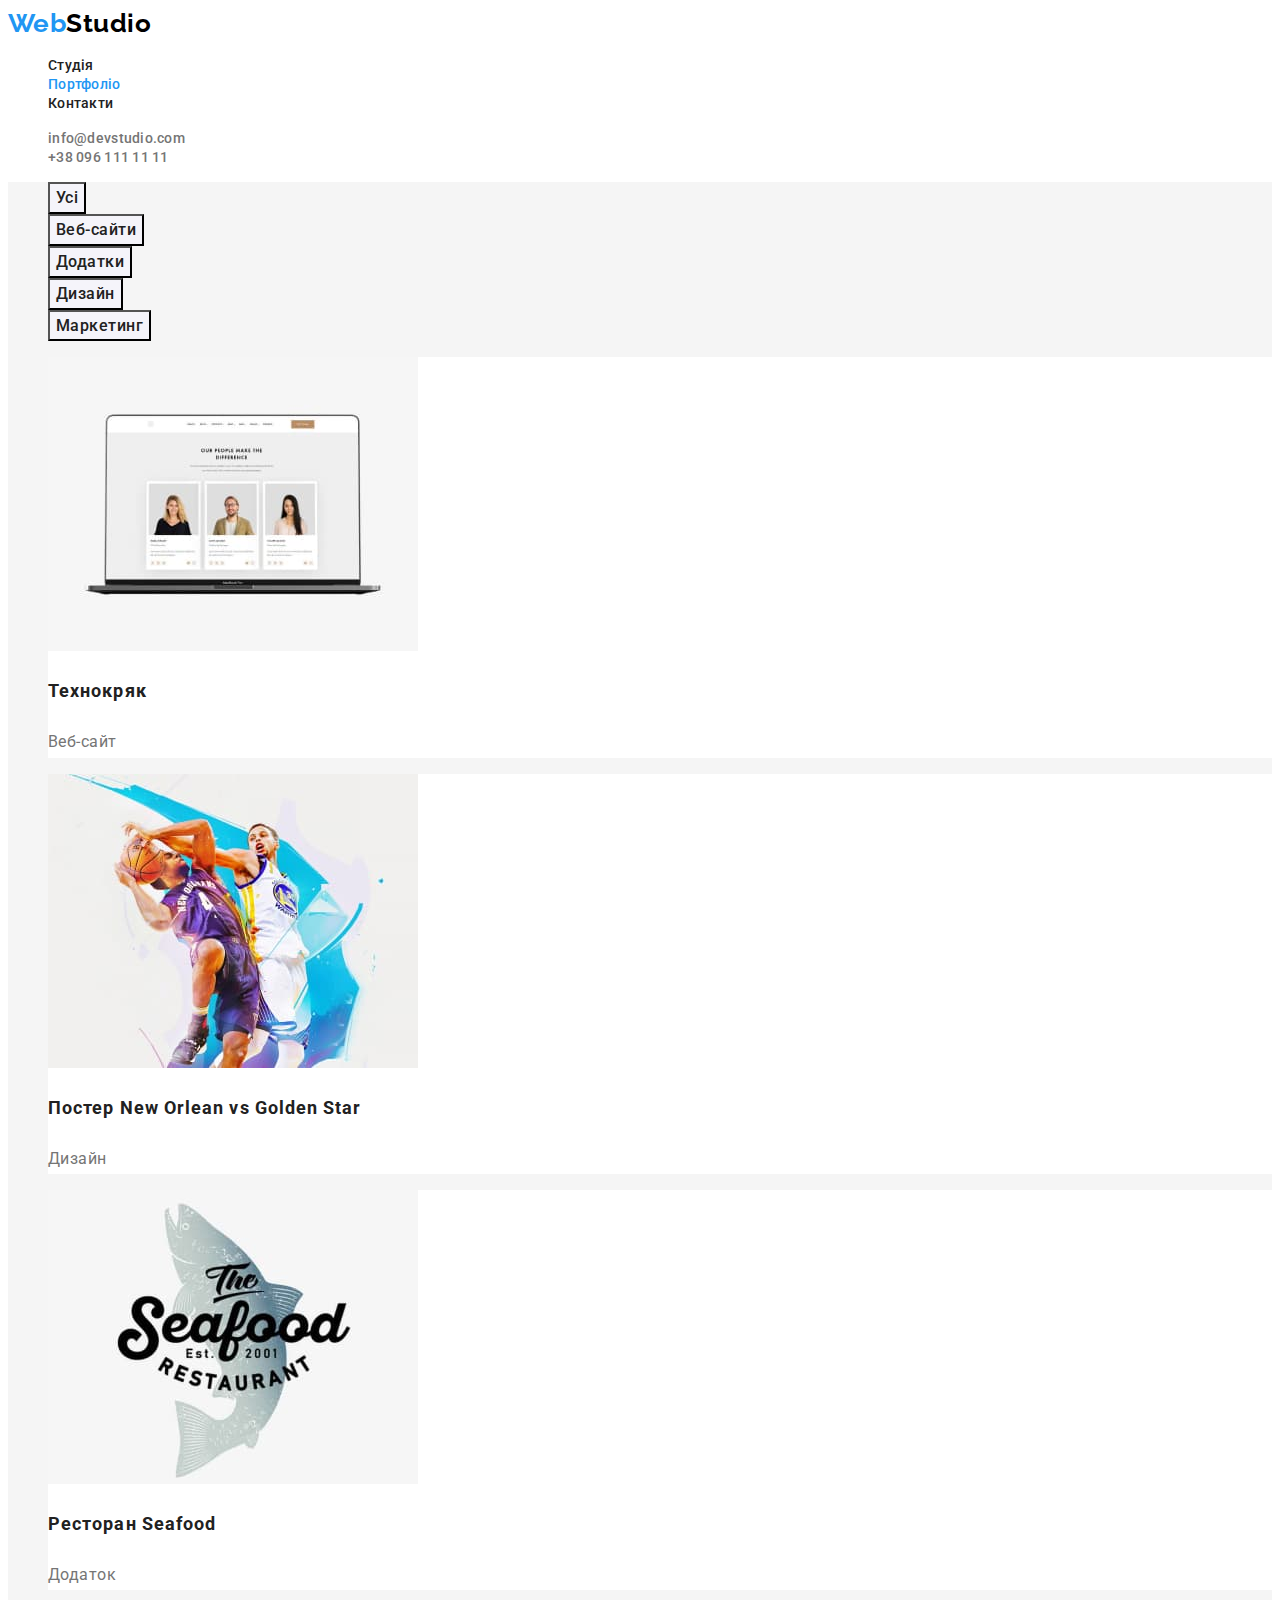
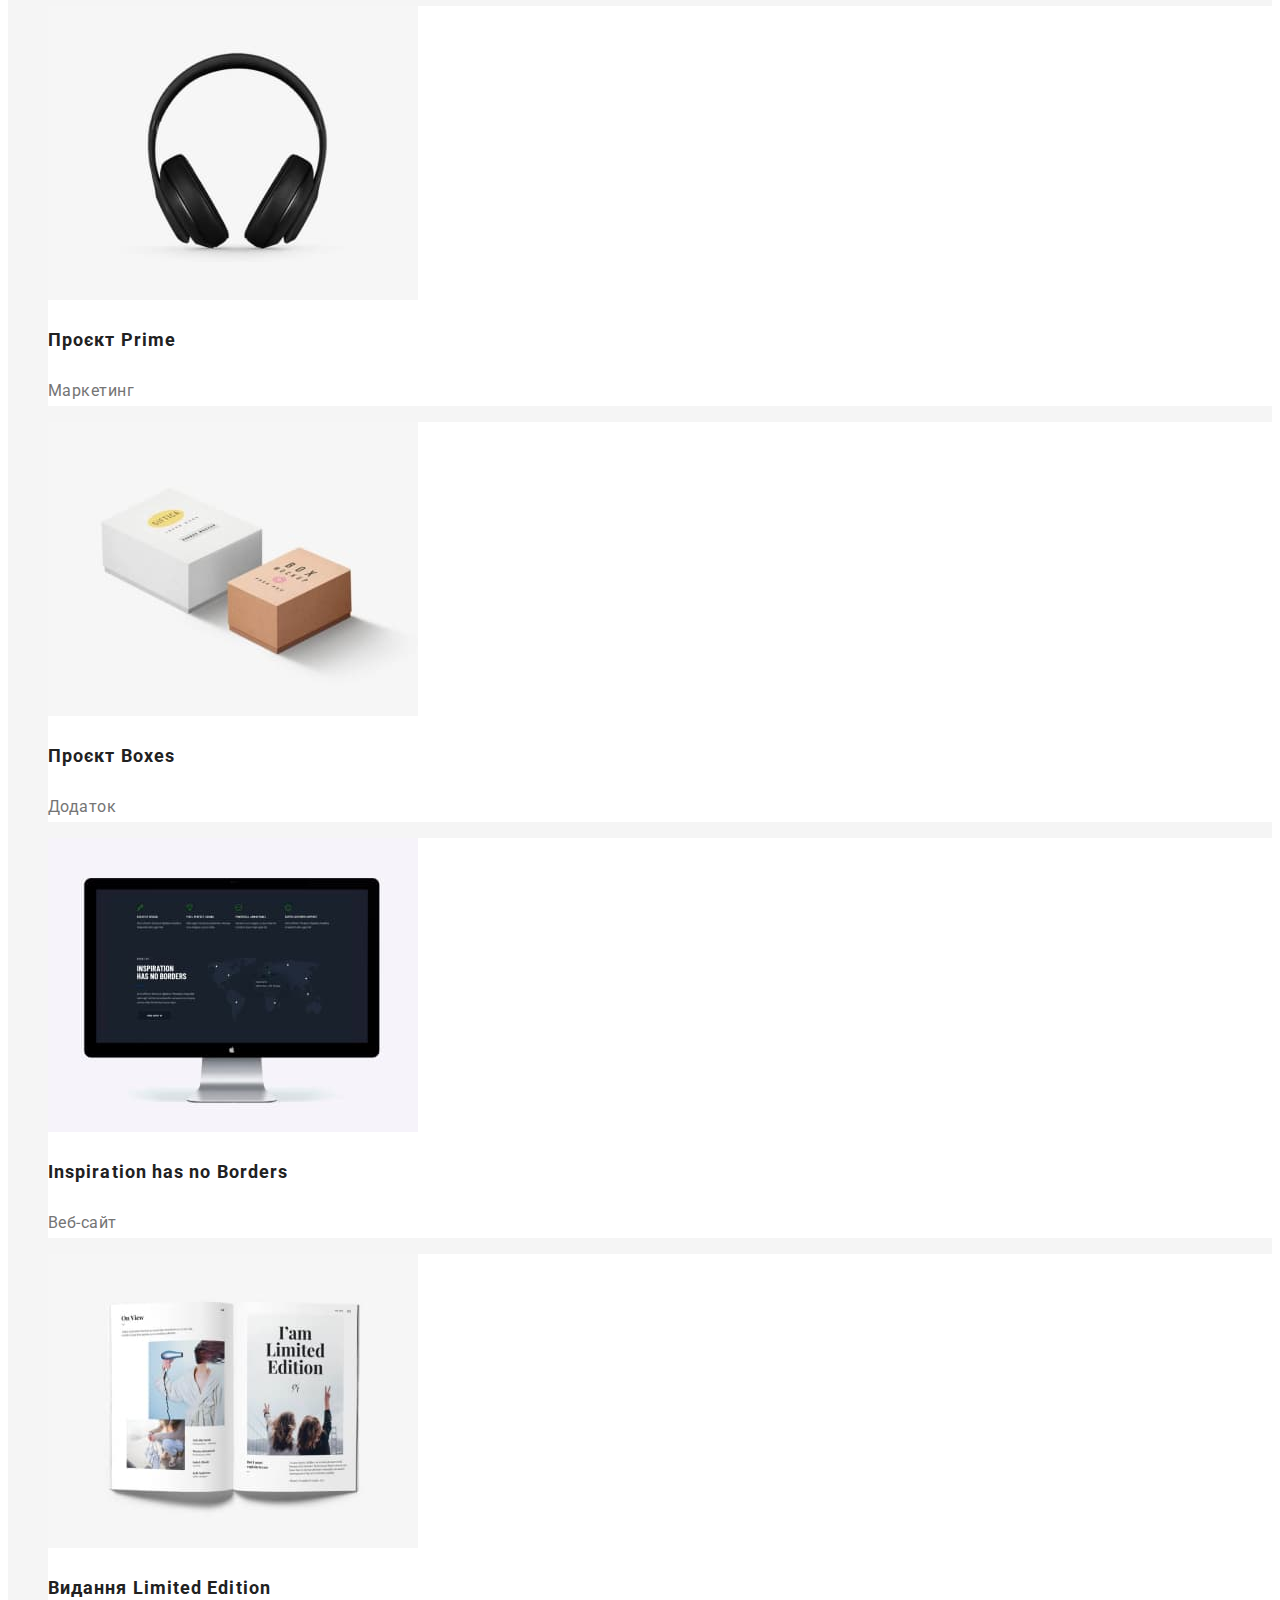
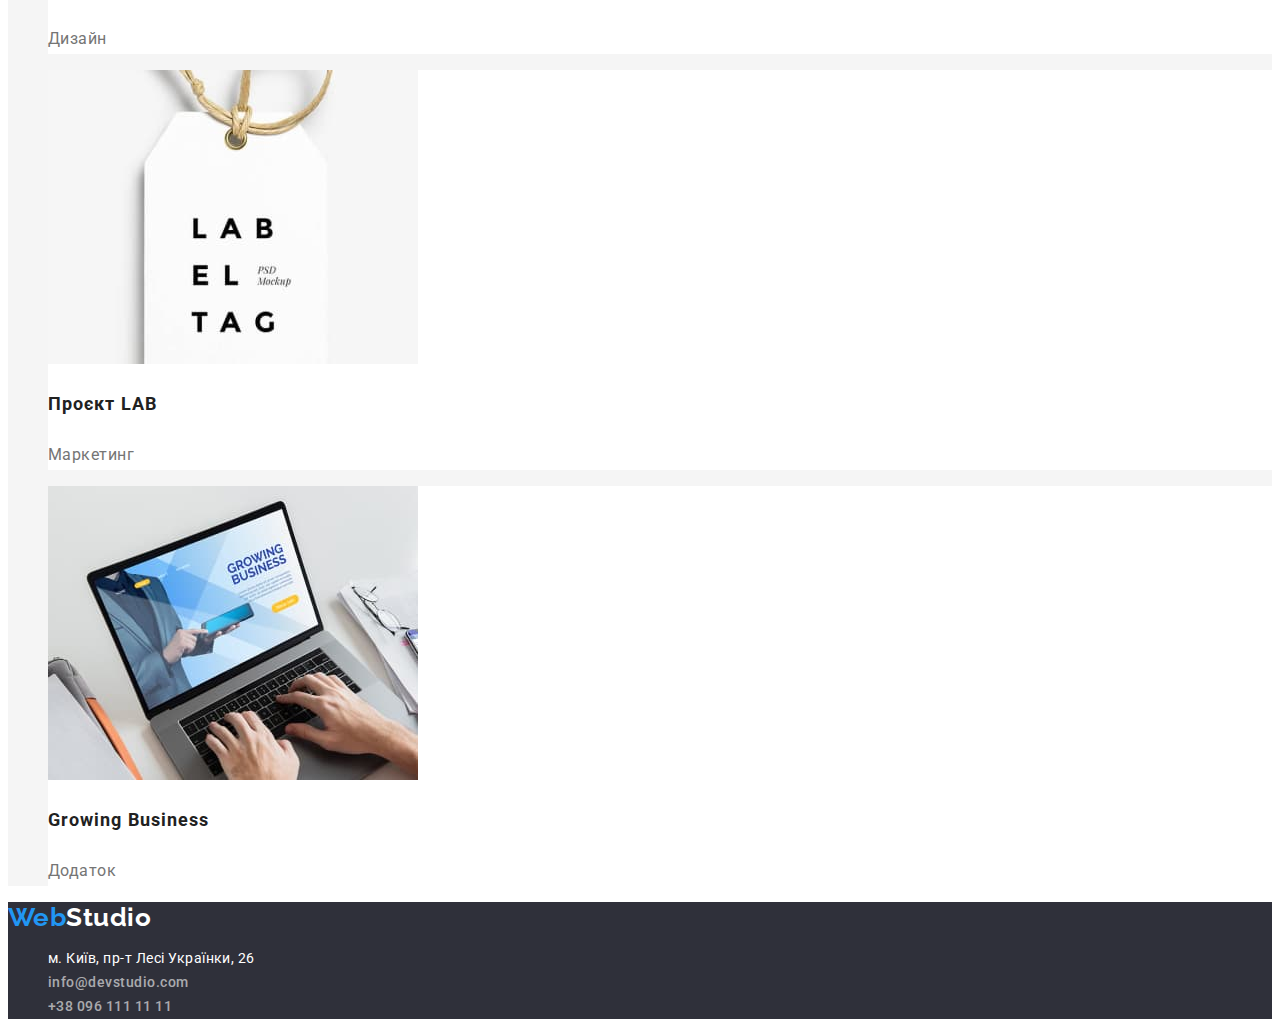
==== portfolio.html @ a94a08b3 "Initial commit" ====
<!DOCTYPE html>
<html lang="uk">

<head>
    <meta charset="UTF-8">
    <meta http-equiv="X-UA-Compatible" content="IE=edge">
    <meta name="viewport" content="width=device-width, initial-scale=1.0">
    <title>Портфоліо</title>
    <link rel="preconnect" href="https://fonts.googleapis.com">
    <link rel="preconnect" href="https://fonts.gstatic.com" crossorigin>
    <link
        href="https://fonts.googleapis.com/css2?family=Raleway:wght@700&family=Roboto:wght@400;500;700;900&display=swap"
        rel="stylesheet">
    <link rel="stylesheet" href="./css/styles.css" />
</head>

<body>
    <!-- Шапка сайту-->
    <header class="page-header">
        <a href="./index.html" class="logo-accent link">Web<span class="logo-text">Studio</span></a>
        <nav class="site-nav">
            <ul class="list">
                <li>
                    <a href="./index.html" class="link ">Студія</a>
                </li>
                <li><a href="./portfolio.html" class="link current">Портфоліо</a></li>
                <li>
                    <a href="" class="link">Контакти</a>
                </li>
            </ul>
        </nav>
        <ul class="list">
            <li><a href="mailto:info@devstudio.com" class="contact link">info@devstudio.com</a></li>
            <li><a href="tel:+380961111111" class="contact link">+38 096 111 11 11</a></li>
        </ul>
    </header>
    <main>
        <!-- Герой -->
        <section class="section">
            <h1 hidden>Фільтри</h1>
            <ul class="list">
                <li>
                    <button type="button" class="button secondary">Усі</button>
                </li>
                <li>
                    <button type="button" class="button secondary">Веб-сайти</button>
                </li>
                <li>
                    <button type="button" class="button secondary">Додатки</button>
                </li>
                <li>
                    <button type="button" class="button secondary">Дизайн</button>
                </li>
                <li>
                    <button type="button" class="button secondary">Маркетинг</button>
                </li>
            </ul>

            <h2 class="visually-hidden section-title">Портфоліо</h2>
            <ul class="list">
                <li class="projects">
                    <img src="./images/tkriak.jpg" alt="Технокряк" width="370" height="294" />
                    <h3 class="title">
                        Технокряк
                    </h3>
                    <p class="projects-item">Веб-сайт</p>
                </li>
                <li class="projects">
                    <img src="./images/norlean.jpg" alt="Постер New Orlean vs Golden Star" width="370" height="294" />
                    <h3 class="title">
                        Постер <span lang="en">New Orlean vs Golden Star</span>
                    </h3>
                    <p class="projects-item">Дизайн</p>
                </li>
                <li class="projects">
                    <img src="./images/sfood.jpg" alt="Ресторан Seafood" width="370" height="294" />
                    <h3 class="title">
                        Ресторан <span lang="en">Seafood</span>
                    </h3>
                    <p class="projects-item">Додаток</p>
                </li>
                <li class="projects">
                    <img src="./images/primen.jpg" alt="Проєкт Prime" width="370" height="294" />
                    <h3 class="title">
                        Проєкт <span lang="en">Prime</span>
                    </h3>
                    <p class="projects-item">Маркетинг</p>
                </li>
                <li class="projects">
                    <img src="./images/boxesn.jpg" alt="Проєкт Boxes" width="370" height="294" />
                    <h3 class="title">
                        Проєкт <span lang="en">Boxes</span>
                    </h3>
                    <p class="projects-item">Додаток</p>
                </li>
                <li class="projects">
                    <img src="./images/inspirationn.jpg" alt="Inspiration has no Borders" width="370" height="294" />
                    <h3 lang="en" class="title">
                        Inspiration has no Borders
                    </h3>
                    <p class="projects-item">Веб-сайт</p>
                </li>
                <li class="projects">
                    <img src="./images/limited.jpg" alt="Видання Limited Edition" width="370" height="294" />
                    <h3 class="title">
                        Видання <span lang="en">Limited Edition</span>
                    </h3>
                    <p class="projects-item">Дизайн</p>
                </li>
                <li class="projects">
                    <img src="./images/labn.jpg" alt="Проєкт LAB" width="370" height="294" />
                    <h3 class="title">
                        Проєкт <span lang="en">LAB</span>
                    </h3>
                    <p class="projects-item">Маркетинг</p>
                </li>
                <li class="projects">
                    <img src="./images/gbusiness.jpg" alt="Growing Business" width="370" height="294" />
                    <h3 lang="en" class="title">
                        Growing Business
                    </h3>
                    <p class="projects-item">Додаток</p>
                </li>
            </ul>
        </section>
    </main>
    <footer class="footer-bcg">
        <a href="./index.html" class="logo-accent link">Web<span class="logo-item">Studio</span></a>
        <address class="contacts">
            <ul class="list">
                <li><a href="https://goo.gl/maps/yM6nULvQhRu8BXoZ7" target="_blank" rel="noopener noreferrer nofollow"
                        class="contact-map link">м. Київ,
                        пр-т Лесі Українки, 26</a></li>
                <li><a href="mailto:info@devstudio.com" class="contact accent link">info@devstudio.com</a></li>
                <li><a href="tel:+380961111111" class="contact accent link">+38 096 111 11 11</a></li>
            </ul>
        </address>
    </footer>
</body>

</html>
---- css/styles.css ----
:root {
  --primary-text-color: #757575;
  --secondary-text-color: #ffffff;
  --accent-color: #2196f3;
  --logo-text-color: #000000;
  --primary-bcg-color: #ffffff;
  --footer-text-color: rgba(255, 255, 255, 0.6);
  --section-bcg-color: #f5f5f5;
  --title-text-color: #212121;

  --secondary-bcg-color: #2f303a;

  --team-section-bcg-color: #f5f4fa;
  --button-order-active: #188ce8;
  --filters-button-bcg-color: #f5f4fa;
}

body {
  background-color: var(--primary-bcg-color);
  color: var(--primary-text-color);
  font-family: Roboto, sans-serif;
  letter-spacing: 0.03em;
}

.list {
  list-style: none;
}

.link {
  text-decoration: none;
}

.visually-hidden {
  position: absolute;
  white-space: nowrap;
  width: 1px;
  height: 1px;
  overflow: hidden;
  border: 0;
  padding: 0;
  clip: rect(0 0 0 0);
  clip-path: inset(50%);
  margin: -1px;
}

.button {
  background-color: var(--accent-color);
  color: var(--secondary-text-color);
  cursor: pointer;
  font-family: inherit;
}

/* Logo */

.logo-accent {
  color: var(--accent-color);
  font-family: Raleway, sans-serif;
  font-weight: 700;
  font-size: 26px;
  line-height: 1.19;
  letter-spacing: inherit;
}

.logo-text {
  color: var(--logo-text-color);
}

/* Navigation */

.site-nav .link {
  color: var(--title-text-color);
  font-weight: 500;
  font-size: 14px;
  line-height: 1.14;
  letter-spacing: 0.02em;
}

.site-nav .link:hover,
.site-nav .link:focus {
  color: var(--accent-color);
}

.site-nav .link.current {
  color: var(--accent-color);
}
/* Address */

.contact {
  color: var(--primary-text-color);
  font-weight: 500;
  font-size: 14px;
  line-height: 1.14;
  letter-spacing: 0.02em;
}

.contact:hover,
.contact:focus {
  color: var(--accent-color);
}

/* Hero */

.hero {
  background-color: var(--secondary-bcg-color);
  color: var(--secondary-text-color);
}

.hero-title {
  color: var(--secondary-color);
  font-weight: 900;
  font-size: 44px;
  line-height: 1.36;
  text-align: center;
  letter-spacing: 0.06em;
  text-transform: uppercase;
}

.button.primary {
  font-weight: 700;
  font-size: 16px;
  line-height: 1.88;
  align-items: center;
  text-align: center;
  letter-spacing: 0.06em;
}

.button.primary:hover,
.button.primary:focus {
  background-color: var(--button-order-active);
}

/* Features */

.section {
  background-color: var(--section-bcg-color);
}

.title {
  color: var(--title-text-color);
  font-weight: 700;
  font-size: 14px;
  line-height: 1.14;
  text-transform: uppercase;
}

.heading {
  color: var(--title-text-color);
  font-weight: 700;
  font-size: 36px;
  line-height: 1.16;
  text-align: center;
}
.section-text {
  font-size: 14px;
  line-height: 1.71;
}

/* Team */

.team-section {
  background-color: var(--team-section-bcg-color);
}

.team-card {
  background-color: var(--primary-bcg-color);
}

.team-card .title {
  font-weight: 500;
  font-size: 16px;
  line-height: 1.18;
  text-transform: none;
}

.team-card .item {
  font-size: 16px;
  line-height: 1.18;
}

/* Footer */
.footer-bcg {
  background-color: var(--secondary-bcg-color);
}

.logo-item {
  color: var(--secondary-text-color);
}

.contacts {
  font-style: normal;
  font-size: 14px;
  line-height: 1.71;
}

.contact-map {
  color: var(--secondary-text-color);
}

.contact.accent {
  color: var(--footer-text-color);
  letter-spacing: inherit;
}

/* Portfolio */

.projects {
  background-color: var(--primary-bcg-color);
}

/* Filter buttons */

.secondary {
  background-color: var(--filters-button-bcg-color);
  color: var(--title-text-color);
  font-weight: 500;
  font-size: 16px;
  line-height: 1.62;
  letter-spacing: inherit;
}

.button.secondary:hover,
.button.secondary:focus {
  background: var(--accent-color);
  color: var(--secondary-text-color);
}

/* Projects */

.projects .title {
  font-weight: 700;
  font-size: 18px;
  line-height: 2;
  letter-spacing: 0.06em;
  text-transform: none;
}

.projects-item {
  font-size: 16px;
  line-height: 1.88;
}
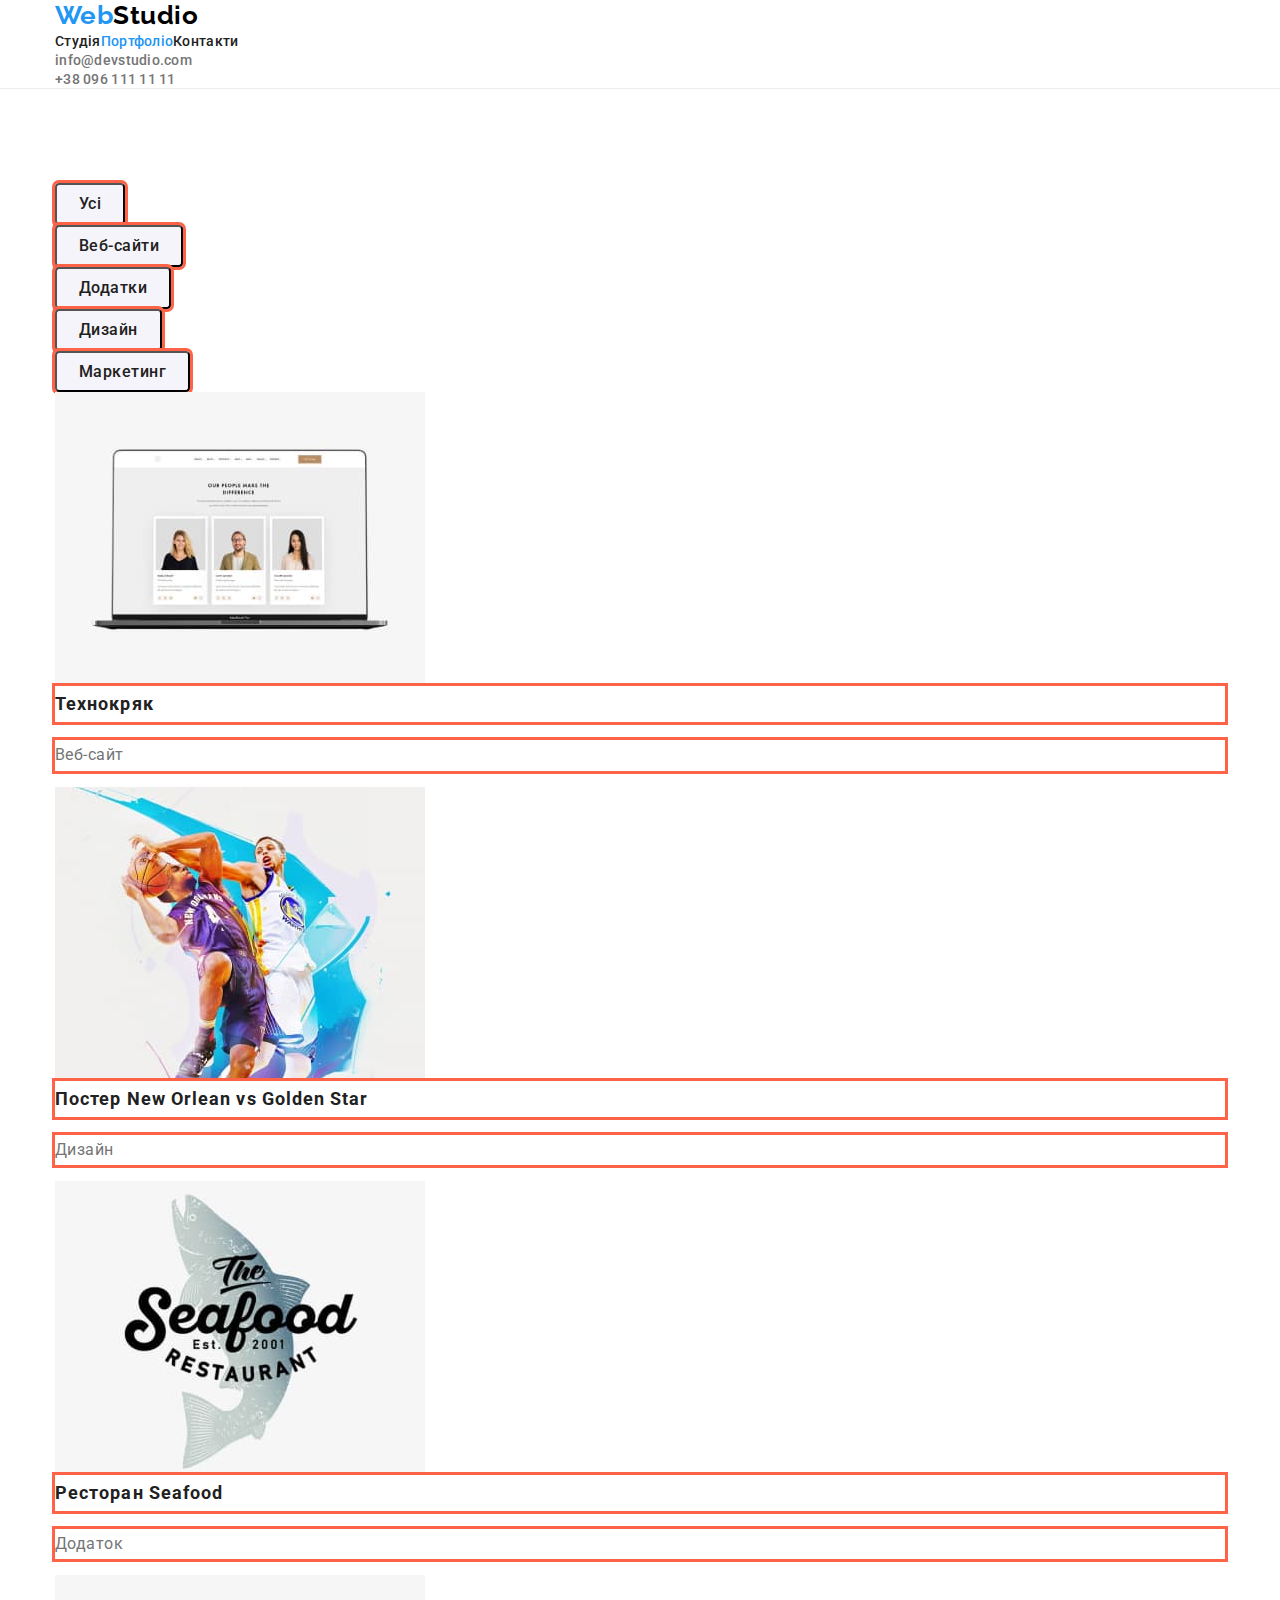
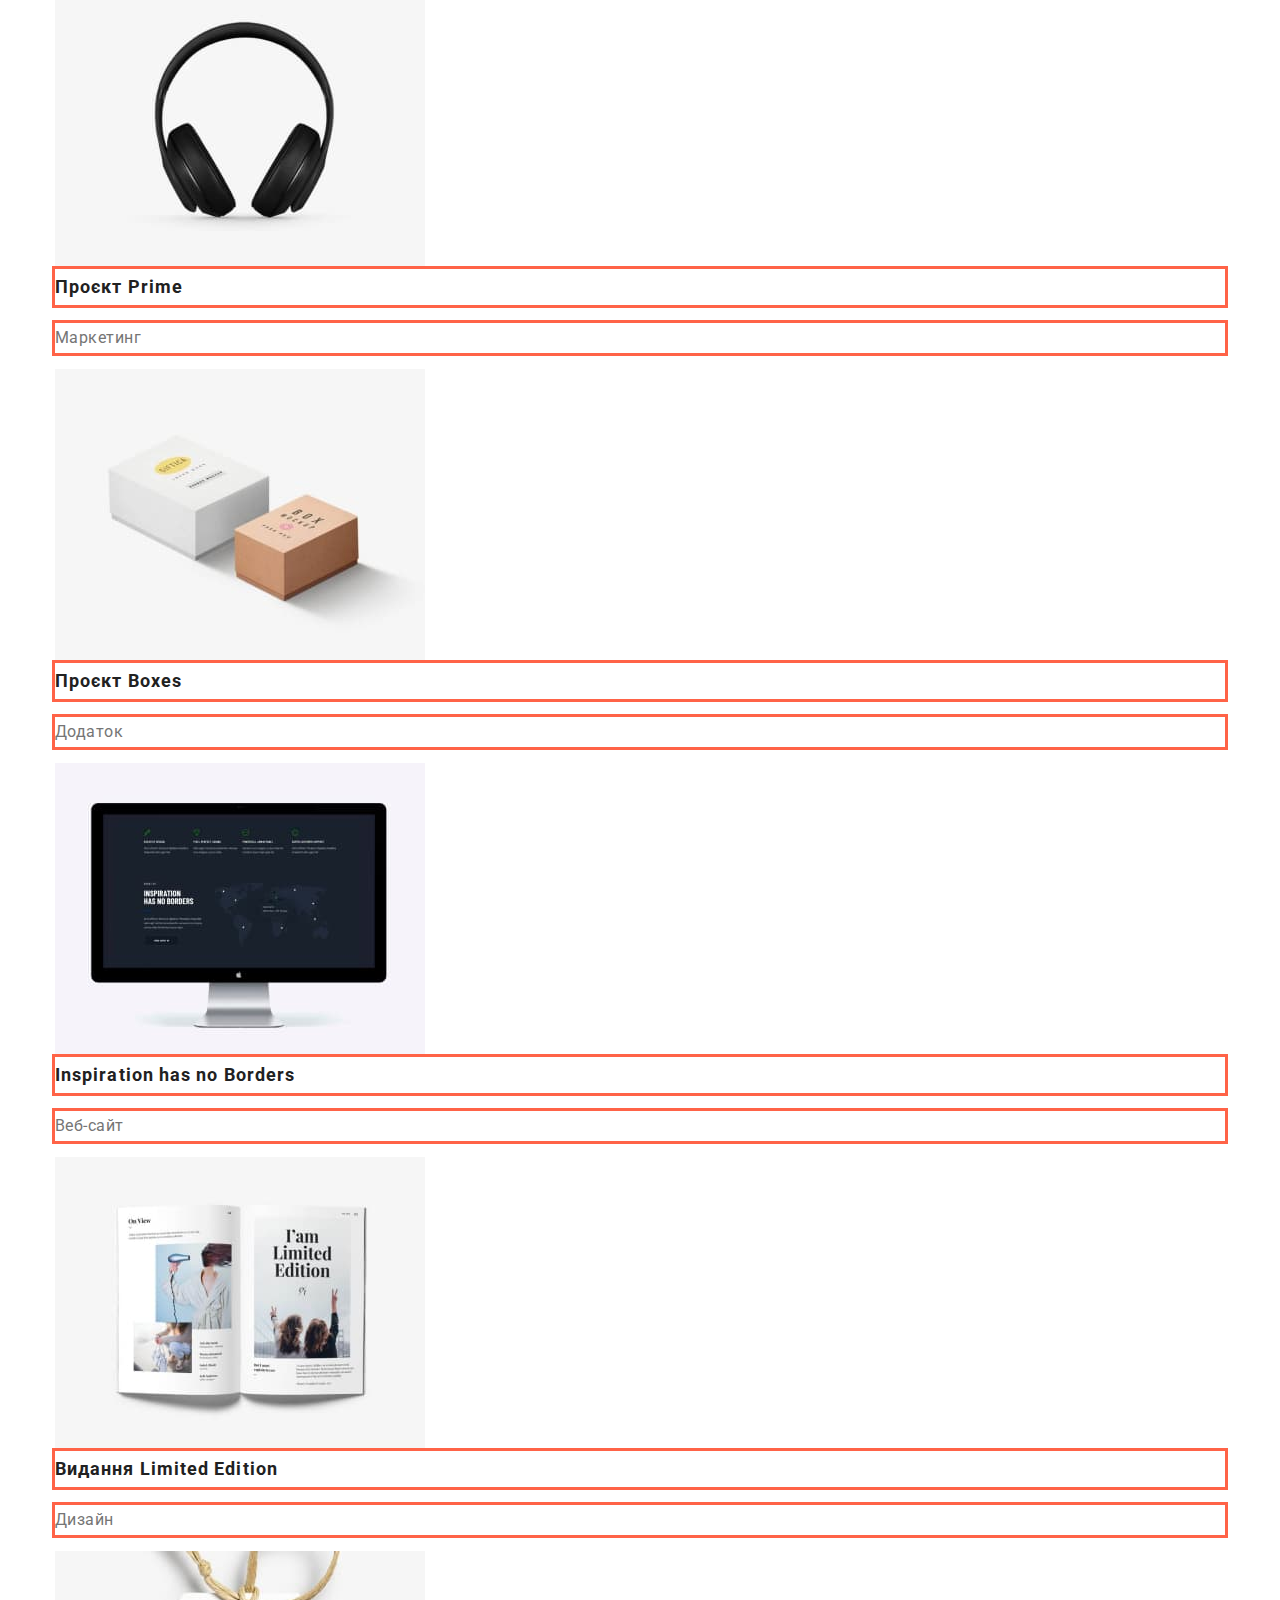
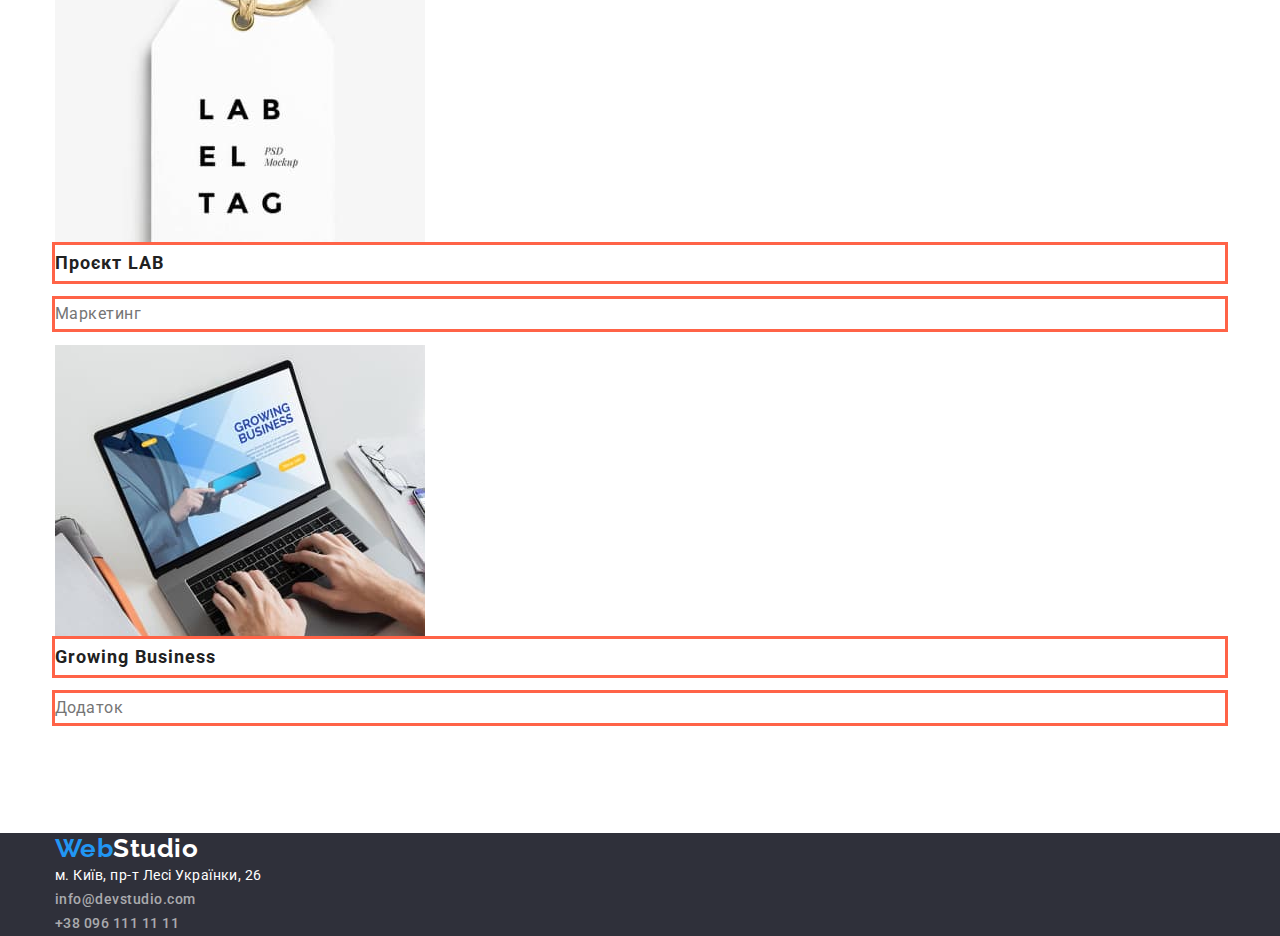
==== commit 63aba108: "Page Studio with block model, flex" ====
--- a/portfolio.html
+++ b/portfolio.html
@@ -6,135 +6,179 @@
     <meta http-equiv="X-UA-Compatible" content="IE=edge">
     <meta name="viewport" content="width=device-width, initial-scale=1.0">
     <title>Портфоліо</title>
-    <link rel="preconnect" href="https://fonts.googleapis.com">
+
+
+    <!-- Fonts -->
+    <link rel=" preconnect" href="https://fonts.googleapis.com">
     <link rel="preconnect" href="https://fonts.gstatic.com" crossorigin>
     <link
         href="https://fonts.googleapis.com/css2?family=Raleway:wght@700&family=Roboto:wght@400;500;700;900&display=swap"
         rel="stylesheet">
+
+    <!-- Normalized styles -->
+    <link rel="stylesheet" href="https://cdnjs.cloudflare.com/ajax/libs/modern-normalize/1.1.0/modern-normalize.min.css"
+        integrity="sha512-wpPYUAdjBVSE4KJnH1VR1HeZfpl1ub8YT/NKx4PuQ5NmX2tKuGu6U/JRp5y+Y8XG2tV+wKQpNHVUX03MfMFn9Q=="
+        crossorigin="anonymous" referrerpolicy="no-referrer" />
+
+    <!-- CSS styles -->
     <link rel="stylesheet" href="./css/styles.css" />
 </head>
 
 <body>
     <!-- Шапка сайту-->
     <header class="page-header">
-        <a href="./index.html" class="logo-accent link">Web<span class="logo-text">Studio</span></a>
-        <nav class="site-nav">
+        <div class="container">
+            <a href="./index.html" class="logo-accent link">Web<span class="logo-text">Studio</span></a>
+            <nav class="site-nav">
+                <ul class="list">
+                    <li>
+                        <a href="./index.html" class="link ">Студія</a>
+                    </li>
+                    <li><a href="./portfolio.html" class="link current">Портфоліо</a></li>
+                    <li>
+                        <a href="" class="link">Контакти</a>
+                    </li>
+                </ul>
+            </nav>
             <ul class="list">
-                <li>
-                    <a href="./index.html" class="link ">Студія</a>
-                </li>
-                <li><a href="./portfolio.html" class="link current">Портфоліо</a></li>
-                <li>
-                    <a href="" class="link">Контакти</a>
-                </li>
+                <li><a href="mailto:info@devstudio.com" class="contact link">info@devstudio.com</a></li>
+                <li><a href="tel:+380961111111" class="contact link">+38 096 111 11 11</a></li>
             </ul>
-        </nav>
-        <ul class="list">
-            <li><a href="mailto:info@devstudio.com" class="contact link">info@devstudio.com</a></li>
-            <li><a href="tel:+380961111111" class="contact link">+38 096 111 11 11</a></li>
-        </ul>
+        </div>
     </header>
     <main>
         <!-- Герой -->
         <section class="section">
-            <h1 hidden>Фільтри</h1>
-            <ul class="list">
-                <li>
-                    <button type="button" class="button secondary">Усі</button>
-                </li>
-                <li>
-                    <button type="button" class="button secondary">Веб-сайти</button>
-                </li>
-                <li>
-                    <button type="button" class="button secondary">Додатки</button>
-                </li>
-                <li>
-                    <button type="button" class="button secondary">Дизайн</button>
-                </li>
-                <li>
-                    <button type="button" class="button secondary">Маркетинг</button>
-                </li>
-            </ul>
+            <div class="container">
+                <h1 hidden>Фільтри</h1>
+                <ul class="list">
+                    <li>
+                        <button type="button" class="button secondary">Усі</button>
+                    </li>
+                    <li>
+                        <button type="button" class="button secondary">Веб-сайти</button>
+                    </li>
+                    <li>
+                        <button type="button" class="button secondary">Додатки</button>
+                    </li>
+                    <li>
+                        <button type="button" class="button secondary">Дизайн</button>
+                    </li>
+                    <li>
+                        <button type="button" class="button secondary">Маркетинг</button>
+                    </li>
+                </ul>
 
-            <h2 class="visually-hidden section-title">Портфоліо</h2>
-            <ul class="list">
-                <li class="projects">
-                    <img src="./images/tkriak.jpg" alt="Технокряк" width="370" height="294" />
-                    <h3 class="title">
-                        Технокряк
-                    </h3>
-                    <p class="projects-item">Веб-сайт</p>
-                </li>
-                <li class="projects">
-                    <img src="./images/norlean.jpg" alt="Постер New Orlean vs Golden Star" width="370" height="294" />
-                    <h3 class="title">
-                        Постер <span lang="en">New Orlean vs Golden Star</span>
-                    </h3>
-                    <p class="projects-item">Дизайн</p>
-                </li>
-                <li class="projects">
-                    <img src="./images/sfood.jpg" alt="Ресторан Seafood" width="370" height="294" />
-                    <h3 class="title">
-                        Ресторан <span lang="en">Seafood</span>
-                    </h3>
-                    <p class="projects-item">Додаток</p>
-                </li>
-                <li class="projects">
-                    <img src="./images/primen.jpg" alt="Проєкт Prime" width="370" height="294" />
-                    <h3 class="title">
-                        Проєкт <span lang="en">Prime</span>
-                    </h3>
-                    <p class="projects-item">Маркетинг</p>
-                </li>
-                <li class="projects">
-                    <img src="./images/boxesn.jpg" alt="Проєкт Boxes" width="370" height="294" />
-                    <h3 class="title">
-                        Проєкт <span lang="en">Boxes</span>
-                    </h3>
-                    <p class="projects-item">Додаток</p>
-                </li>
-                <li class="projects">
-                    <img src="./images/inspirationn.jpg" alt="Inspiration has no Borders" width="370" height="294" />
-                    <h3 lang="en" class="title">
-                        Inspiration has no Borders
-                    </h3>
-                    <p class="projects-item">Веб-сайт</p>
-                </li>
-                <li class="projects">
-                    <img src="./images/limited.jpg" alt="Видання Limited Edition" width="370" height="294" />
-                    <h3 class="title">
-                        Видання <span lang="en">Limited Edition</span>
-                    </h3>
-                    <p class="projects-item">Дизайн</p>
-                </li>
-                <li class="projects">
-                    <img src="./images/labn.jpg" alt="Проєкт LAB" width="370" height="294" />
-                    <h3 class="title">
-                        Проєкт <span lang="en">LAB</span>
-                    </h3>
-                    <p class="projects-item">Маркетинг</p>
-                </li>
-                <li class="projects">
-                    <img src="./images/gbusiness.jpg" alt="Growing Business" width="370" height="294" />
-                    <h3 lang="en" class="title">
-                        Growing Business
-                    </h3>
-                    <p class="projects-item">Додаток</p>
-                </li>
-            </ul>
+                <h2 class="visually-hidden section-title">Портфоліо</h2>
+                <ul class="list">
+                    <li class="projects">
+                        <img src="./images/tkriak.jpg" alt="Технокряк" width="370" height="294" />
+                        <div>
+                            <h3 class="title">
+                                Технокряк
+                            </h3>
+                            <p class="projects-item">Веб-сайт</p>
+                        </div>
+                    </li>
+                    <li class="projects">
+                        <img src="./images/norlean.jpg" alt="Постер New Orlean vs Golden Star" width="370"
+                            height="294" />
+
+                        <div>
+                            <h3 class="title">
+                                Постер <span lang="en">New Orlean vs Golden Star</span>
+                            </h3>
+                            <p class="projects-item">Дизайн</p>
+                        </div>
+                    </li>
+                    <li class="projects">
+                        <img src="./images/sfood.jpg" alt="Ресторан Seafood" width="370" height="294" />
+
+                        <div>
+                            <h3 class="title">
+                                Ресторан <span lang="en">Seafood</span>
+                            </h3>
+                            <p class="projects-item">Додаток</p>
+                        </div>
+                    </li>
+                    <li class="projects">
+                        <img src="./images/primen.jpg" alt="Проєкт Prime" width="370" height="294" />
+
+                        <div>
+                            <h3 class="title">
+                                Проєкт <span lang="en">Prime</span>
+                            </h3>
+                            <p class="projects-item">Маркетинг</p>
+                        </div>
+                    </li>
+                    <li class="projects">
+                        <img src="./images/boxesn.jpg" alt="Проєкт Boxes" width="370" height="294" />
+
+                        <div>
+                            <h3 class="title">
+                                Проєкт <span lang="en">Boxes</span>
+                            </h3>
+                            <p class="projects-item">Додаток</p>
+                        </div>
+                    </li>
+                    <li class="projects">
+                        <img src="./images/inspirationn.jpg" alt="Inspiration has no Borders" width="370"
+                            height="294" />
+
+                        <div>
+                            <h3 lang="en" class="title">
+                                Inspiration has no Borders
+                            </h3>
+                            <p class="projects-item">Веб-сайт</p>
+                        </div>
+                    </li>
+                    <li class="projects">
+                        <img src="./images/limited.jpg" alt="Видання Limited Edition" width="370" height="294" />
+
+                        <div>
+                            <h3 class="title">
+                                Видання <span lang="en">Limited Edition</span>
+                            </h3>
+                            <p class="projects-item">Дизайн</p>
+                        </div>
+                    </li>
+                    <li class="projects">
+                        <img src="./images/labn.jpg" alt="Проєкт LAB" width="370" height="294" />
+
+                        <div>
+                            <h3 class="title">
+                                Проєкт <span lang="en">LAB</span>
+                            </h3>
+                            <p class="projects-item">Маркетинг</p>
+                        </div>
+                    </li>
+                    <li class="projects">
+                        <img src="./images/gbusiness.jpg" alt="Growing Business" width="370" height="294" />
+
+                        <div>
+                            <h3 lang="en" class="title">
+                                Growing Business
+                            </h3>
+                            <p class="projects-item">Додаток</p>
+                        </div>
+                    </li>
+                </ul>
+            </div>
         </section>
     </main>
     <footer class="footer-bcg">
-        <a href="./index.html" class="logo-accent link">Web<span class="logo-item">Studio</span></a>
-        <address class="contacts">
-            <ul class="list">
-                <li><a href="https://goo.gl/maps/yM6nULvQhRu8BXoZ7" target="_blank" rel="noopener noreferrer nofollow"
-                        class="contact-map link">м. Київ,
-                        пр-т Лесі Українки, 26</a></li>
-                <li><a href="mailto:info@devstudio.com" class="contact accent link">info@devstudio.com</a></li>
-                <li><a href="tel:+380961111111" class="contact accent link">+38 096 111 11 11</a></li>
-            </ul>
-        </address>
+        <div class="container">
+            <a href="./index.html" class="logo-accent link">Web<span class="logo-item">Studio</span></a>
+            <address class="contacts">
+                <ul class="list">
+                    <li><a href="https://goo.gl/maps/yM6nULvQhRu8BXoZ7" target="_blank"
+                            rel="noopener noreferrer nofollow" class="contact-map link">м. Київ,
+                            пр-т Лесі Українки, 26</a></li>
+                    <li><a href="mailto:info@devstudio.com" class="contact accent link">info@devstudio.com</a></li>
+                    <li><a href="tel:+380961111111" class="contact accent link">+38 096 111 11 11</a></li>
+                </ul>
+            </address>
+        </div>
     </footer>
 </body>
 
--- a/css/styles.css
+++ b/css/styles.css
@@ -1,3 +1,7 @@
+html {
+  box-sizing: border-box;
+}
+
 :root {
   --primary-text-color: #757575;
   --secondary-text-color: #ffffff;
@@ -16,18 +20,53 @@
 }
 
 body {
+  margin: 0;
   background-color: var(--primary-bcg-color);
   color: var(--primary-text-color);
   font-family: Roboto, sans-serif;
   letter-spacing: 0.03em;
 }
 
+/* Utilities */
+
+*,
+*::before,
+*::after {
+  box-sizing: inherit;
+}
+
+h1,
+h2,
+h3,
+h4,
+h5,
+h6,
+p {
+  margin-top: 0;
+  max-width: 100%;
+  height: auto;
+}
+
+img {
+  display: block;
+}
+
 .list {
   list-style: none;
+  padding-left: 0;
+  margin: 0;
 }
 
 .link {
   text-decoration: none;
+}
+
+.container {
+  max-width: 1200px;
+  padding-left: 15px;
+  padding-right: 15px;
+  margin-left: auto;
+  margin-right: auto;
 }
 
 .visually-hidden {
@@ -44,15 +83,32 @@
 }
 
 .button {
+  display: inline-block;
+  border-radius: 4px;
+  padding: 10px 24px;
+  min-width: 67px;
   background-color: var(--accent-color);
   color: var(--secondary-text-color);
   cursor: pointer;
   font-family: inherit;
+  text-align: center;
+}
+
+/* Page header */
+
+.page-header {
+  border-bottom: 1px solid #ececec;
+}
+
+.header-nav {
+  display: flex;
+  align-items: center;
 }
 
 /* Logo */
 
 .logo-accent {
+  width: 145px;
   color: var(--accent-color);
   font-family: Raleway, sans-serif;
   font-weight: 700;
@@ -67,6 +123,21 @@
 
 /* Navigation */
 
+.site-nav .item:first-child {
+  margin-left: 93px;
+}
+.site-nav.item {
+  display: block;
+}
+
+.site-nav .list {
+  display: flex;
+}
+
+.site-nav .item:not(:last-child) {
+  margin-right: 40px;
+}
+
 .site-nav .link {
   color: var(--title-text-color);
   font-weight: 500;
@@ -85,6 +156,14 @@
 }
 /* Address */
 
+.header-nav .contact-item + .contact-item {
+  margin-left: 40px;
+}
+
+.header-nav.list {
+  margin-left: auto;
+}
+
 .contact {
   color: var(--primary-text-color);
   font-weight: 500;
@@ -98,19 +177,29 @@
   color: var(--accent-color);
 }
 
+.contact.item {
+  display: block;
+  min-width: 135px;
+}
+
 /* Hero */
 
 .hero {
   background-color: var(--secondary-bcg-color);
   color: var(--secondary-text-color);
+  text-align: center;
 }
 
 .hero-title {
+  display: block;
+  margin-left: auto;
+  margin-right: auto;
+  margin-bottom: 30px;
+  width: 696px;
   color: var(--secondary-color);
   font-weight: 900;
   font-size: 44px;
   line-height: 1.36;
-  text-align: center;
   letter-spacing: 0.06em;
   text-transform: uppercase;
 }
@@ -119,8 +208,7 @@
   font-weight: 700;
   font-size: 16px;
   line-height: 1.88;
-  align-items: center;
-  text-align: center;
+  /* align-items: center; */
   letter-spacing: 0.06em;
 }
 
@@ -132,7 +220,18 @@
 /* Features */
 
 .section {
-  background-color: var(--section-bcg-color);
+  padding: 94px 0;
+}
+
+.features {
+  display: flex;
+  flex-wrap: wrap;
+  column-gap: 30px;
+  row-gap: 10px;
+}
+
+.features .item {
+  flex-basis: calc((100% - 90px) / 4);
 }
 
 .title {
@@ -144,28 +243,57 @@
 }
 
 .heading {
+  margin-bottom: 50px;
   color: var(--title-text-color);
   font-weight: 700;
   font-size: 36px;
   line-height: 1.16;
   text-align: center;
 }
+
 .section-text {
   font-size: 14px;
   line-height: 1.71;
 }
 
+/* What we do */
+.work {
+  padding-top: 0;
+}
+
+.work-type {
+  display: flex;
+  flex-wrap: wrap;
+  column-gap: 30px;
+}
+.work-type .item {
+  flex-basis: calc((100% - 90px) / 3);
+}
+
 /* Team */
 
-.team-section {
+.section.team {
   background-color: var(--team-section-bcg-color);
 }
 
+.team {
+  display: flex;
+  flex-wrap: wrap;
+  column-gap: 30px;
+  text-align: center;
+}
+
 .team-card {
+  flex-basis: calc((100% - 90px) / 4);
   background-color: var(--primary-bcg-color);
 }
 
+.card {
+  margin-bottom: 30px;
+}
+
 .team-card .title {
+  margin-bottom: 10px;
   font-weight: 500;
   font-size: 16px;
   line-height: 1.18;
@@ -173,6 +301,7 @@
 }
 
 .team-card .item {
+  margin-bottom: 30px;
   font-size: 16px;
   line-height: 1.18;
 }
@@ -182,6 +311,11 @@
   background-color: var(--secondary-bcg-color);
 }
 
+.container.footer {
+  padding-top: 60px;
+  padding-bottom: 60px;
+}
+
 .logo-item {
   color: var(--secondary-text-color);
 }
@@ -190,6 +324,14 @@
   font-style: normal;
   font-size: 14px;
   line-height: 1.71;
+}
+
+.footer-bcg .item:not(:last-child) {
+  padding-bottom: 12px;
+}
+
+.footer-bcg .item:first-child {
+  padding-top: 28px;
 }
 
 .contact-map {
@@ -210,12 +352,14 @@
 /* Filter buttons */
 
 .secondary {
+  padding: 6px 22px;
   background-color: var(--filters-button-bcg-color);
   color: var(--title-text-color);
   font-weight: 500;
   font-size: 16px;
   line-height: 1.62;
   letter-spacing: inherit;
+  outline: 3px solid tomato;
 }
 
 .button.secondary:hover,
@@ -232,9 +376,11 @@
   line-height: 2;
   letter-spacing: 0.06em;
   text-transform: none;
+  outline: 3px solid tomato;
 }
 
 .projects-item {
   font-size: 16px;
   line-height: 1.88;
-}
+  outline: 3px solid tomato;
+}
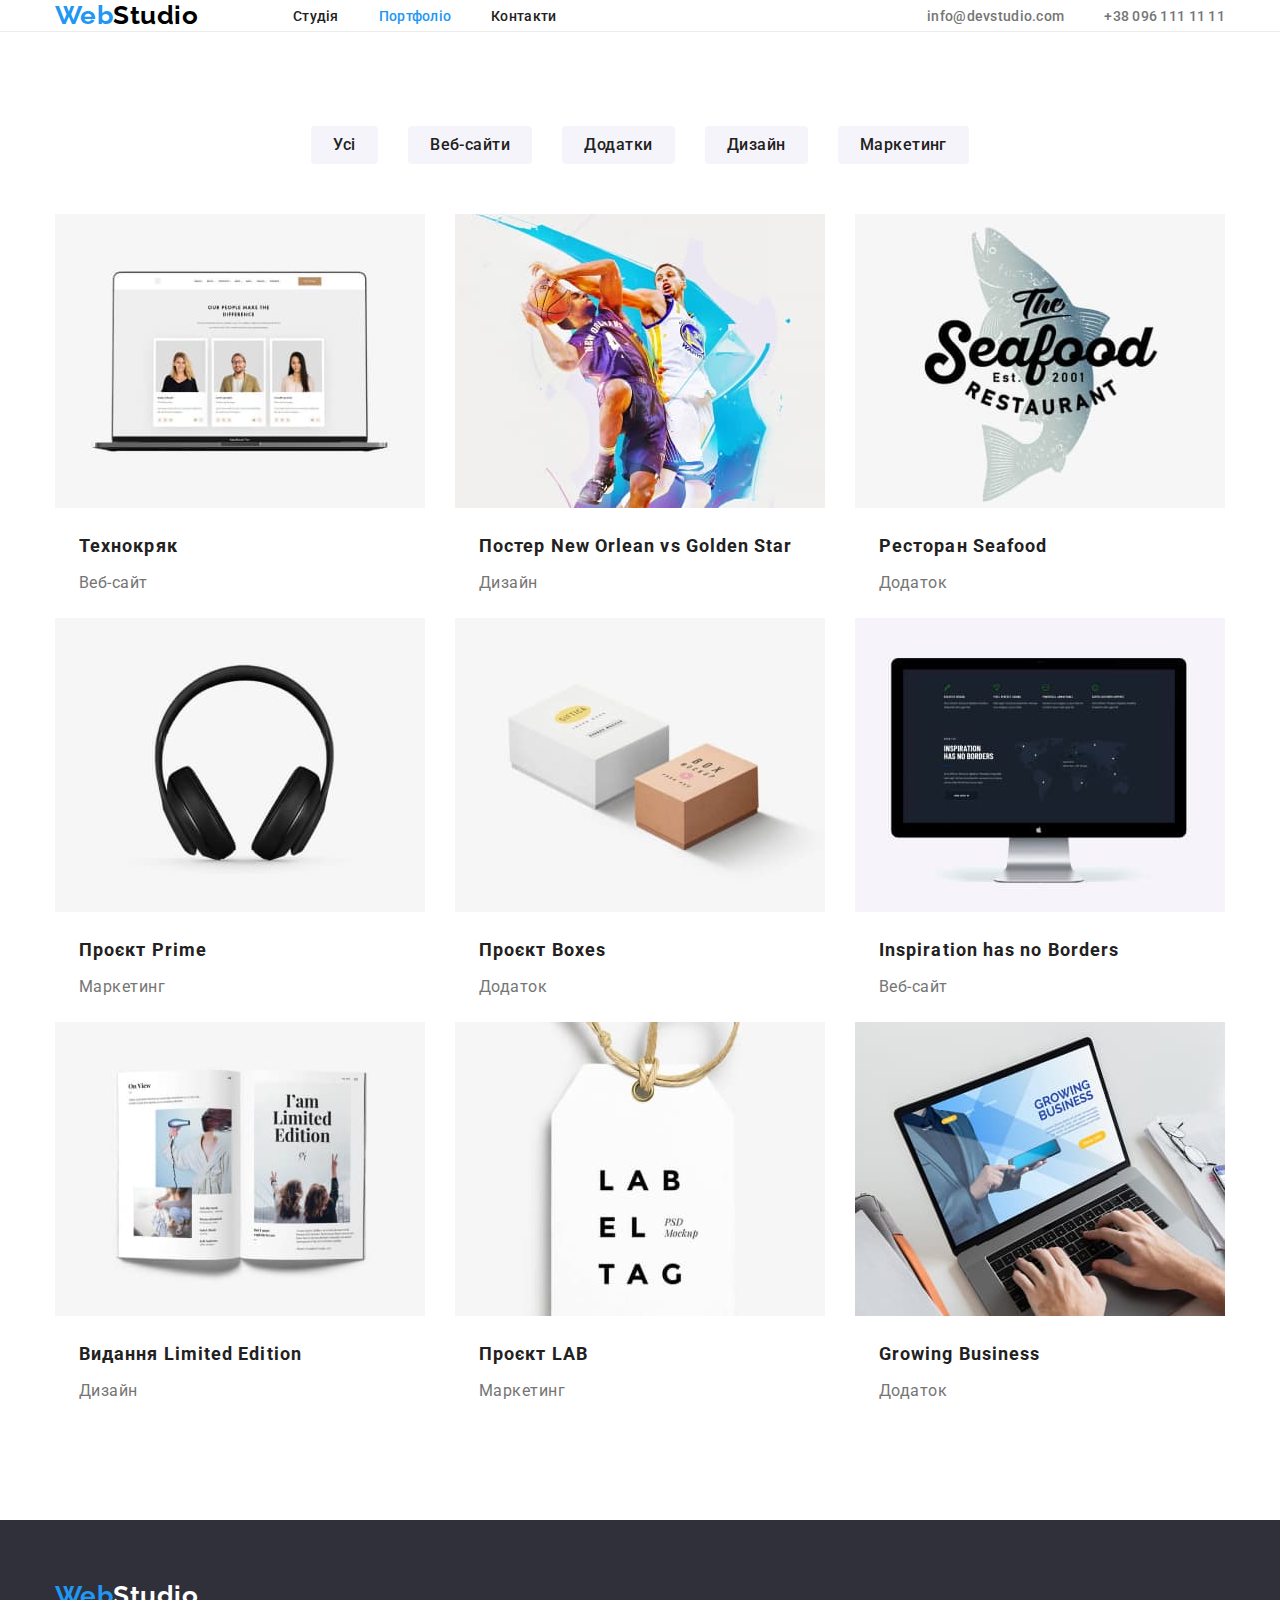
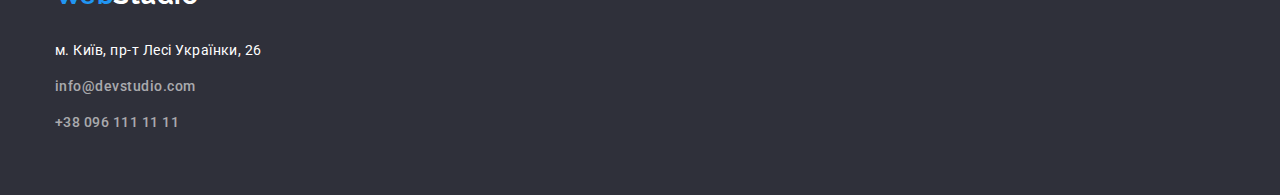
==== commit 8ace927c: "Flex, block model" ====
--- a/portfolio.html
+++ b/portfolio.html
@@ -6,7 +6,6 @@
     <meta http-equiv="X-UA-Compatible" content="IE=edge">
     <meta name="viewport" content="width=device-width, initial-scale=1.0">
     <title>Портфоліо</title>
-
 
     <!-- Fonts -->
     <link rel=" preconnect" href="https://fonts.googleapis.com">
@@ -27,22 +26,23 @@
 <body>
     <!-- Шапка сайту-->
     <header class="page-header">
-        <div class="container">
+        <div class="container header-nav">
             <a href="./index.html" class="logo-accent link">Web<span class="logo-text">Studio</span></a>
             <nav class="site-nav">
                 <ul class="list">
-                    <li>
-                        <a href="./index.html" class="link ">Студія</a>
+                    <li class="item">
+                        <a href="./index.html" class="link">Студія</a>
                     </li>
-                    <li><a href="./portfolio.html" class="link current">Портфоліо</a></li>
-                    <li>
+                    <li class="item"><a href="./portfolio.html" class="link current">Портфоліо</a></li>
+                    <li class="item">
                         <a href="" class="link">Контакти</a>
                     </li>
                 </ul>
             </nav>
-            <ul class="list">
-                <li><a href="mailto:info@devstudio.com" class="contact link">info@devstudio.com</a></li>
-                <li><a href="tel:+380961111111" class="contact link">+38 096 111 11 11</a></li>
+            <ul class="list header-nav">
+                <li class="contact-item"><a href="mailto:info@devstudio.com" class="contact link">info@devstudio.com</a>
+                </li>
+                <li class="contact-item"><a href="tel:+380961111111" class="contact link">+38 096 111 11 11</a></li>
             </ul>
         </div>
     </header>
@@ -50,8 +50,8 @@
         <!-- Герой -->
         <section class="section">
             <div class="container">
-                <h1 hidden>Фільтри</h1>
-                <ul class="list">
+                <h1 class="visually-hidden">Фільтри</h1>
+                <ul class="list filters">
                     <li>
                         <button type="button" class="button secondary">Усі</button>
                     </li>
@@ -70,10 +70,10 @@
                 </ul>
 
                 <h2 class="visually-hidden section-title">Портфоліо</h2>
-                <ul class="list">
+                <ul class="list projects-list">
                     <li class="projects">
                         <img src="./images/tkriak.jpg" alt="Технокряк" width="370" height="294" />
-                        <div>
+                        <div class="description">
                             <h3 class="title">
                                 Технокряк
                             </h3>
@@ -84,7 +84,7 @@
                         <img src="./images/norlean.jpg" alt="Постер New Orlean vs Golden Star" width="370"
                             height="294" />
 
-                        <div>
+                        <div class="description">
                             <h3 class="title">
                                 Постер <span lang="en">New Orlean vs Golden Star</span>
                             </h3>
@@ -94,7 +94,7 @@
                     <li class="projects">
                         <img src="./images/sfood.jpg" alt="Ресторан Seafood" width="370" height="294" />
 
-                        <div>
+                        <div class="description">
                             <h3 class="title">
                                 Ресторан <span lang="en">Seafood</span>
                             </h3>
@@ -104,7 +104,7 @@
                     <li class="projects">
                         <img src="./images/primen.jpg" alt="Проєкт Prime" width="370" height="294" />
 
-                        <div>
+                        <div class="description">
                             <h3 class="title">
                                 Проєкт <span lang="en">Prime</span>
                             </h3>
@@ -114,7 +114,7 @@
                     <li class="projects">
                         <img src="./images/boxesn.jpg" alt="Проєкт Boxes" width="370" height="294" />
 
-                        <div>
+                        <div class="description">
                             <h3 class="title">
                                 Проєкт <span lang="en">Boxes</span>
                             </h3>
@@ -125,7 +125,7 @@
                         <img src="./images/inspirationn.jpg" alt="Inspiration has no Borders" width="370"
                             height="294" />
 
-                        <div>
+                        <div class="description">
                             <h3 lang="en" class="title">
                                 Inspiration has no Borders
                             </h3>
@@ -135,7 +135,7 @@
                     <li class="projects">
                         <img src="./images/limited.jpg" alt="Видання Limited Edition" width="370" height="294" />
 
-                        <div>
+                        <div class="description">
                             <h3 class="title">
                                 Видання <span lang="en">Limited Edition</span>
                             </h3>
@@ -145,7 +145,7 @@
                     <li class="projects">
                         <img src="./images/labn.jpg" alt="Проєкт LAB" width="370" height="294" />
 
-                        <div>
+                        <div class="description">
                             <h3 class="title">
                                 Проєкт <span lang="en">LAB</span>
                             </h3>
@@ -155,7 +155,7 @@
                     <li class="projects">
                         <img src="./images/gbusiness.jpg" alt="Growing Business" width="370" height="294" />
 
-                        <div>
+                        <div class="description">
                             <h3 lang="en" class="title">
                                 Growing Business
                             </h3>
@@ -167,15 +167,17 @@
         </section>
     </main>
     <footer class="footer-bcg">
-        <div class="container">
+        <div class="container footer">
             <a href="./index.html" class="logo-accent link">Web<span class="logo-item">Studio</span></a>
             <address class="contacts">
                 <ul class="list">
-                    <li><a href="https://goo.gl/maps/yM6nULvQhRu8BXoZ7" target="_blank"
+                    <li class="item"><a href="https://goo.gl/maps/yM6nULvQhRu8BXoZ7" target="_blank"
                             rel="noopener noreferrer nofollow" class="contact-map link">м. Київ,
                             пр-т Лесі Українки, 26</a></li>
-                    <li><a href="mailto:info@devstudio.com" class="contact accent link">info@devstudio.com</a></li>
-                    <li><a href="tel:+380961111111" class="contact accent link">+38 096 111 11 11</a></li>
+                    <li class="item"><a href="mailto:info@devstudio.com"
+                            class="contact accent link">info@devstudio.com</a>
+                    </li>
+                    <li class="item"><a href="tel:+380961111111" class="contact accent link">+38 096 111 11 11</a></li>
                 </ul>
             </address>
         </div>
--- a/css/styles.css
+++ b/css/styles.css
@@ -343,23 +343,26 @@
   letter-spacing: inherit;
 }
 
-/* Portfolio */
-
-.projects {
-  background-color: var(--primary-bcg-color);
-}
+/* Page Portfolio */
 
 /* Filter buttons */
+
+.list.filters {
+  display: flex;
+  justify-content: center;
+  margin-bottom: 50px;
+  gap: 30px;
+}
 
 .secondary {
   padding: 6px 22px;
+  border: transparent;
   background-color: var(--filters-button-bcg-color);
   color: var(--title-text-color);
   font-weight: 500;
   font-size: 16px;
   line-height: 1.62;
   letter-spacing: inherit;
-  outline: 3px solid tomato;
 }
 
 .button.secondary:hover,
@@ -370,17 +373,36 @@
 
 /* Projects */
 
+.projects {
+  background-color: var(--primary-bcg-color);
+  text-align: left;
+}
+
+.projects-list {
+  display: flex;
+  flex-wrap: wrap;
+  column-gap: 30px;
+}
+
+.projects-list .projects {
+  flex-basis: calc((100% - 90px) / 9);
+}
+
+.projects > .description {
+  margin: 20px 24px;
+}
+
 .projects .title {
+  margin-bottom: 4px;
   font-weight: 700;
   font-size: 18px;
   line-height: 2;
   letter-spacing: 0.06em;
   text-transform: none;
-  outline: 3px solid tomato;
 }
 
 .projects-item {
+  margin-bottom: 0;
   font-size: 16px;
   line-height: 1.88;
-  outline: 3px solid tomato;
-}
+}
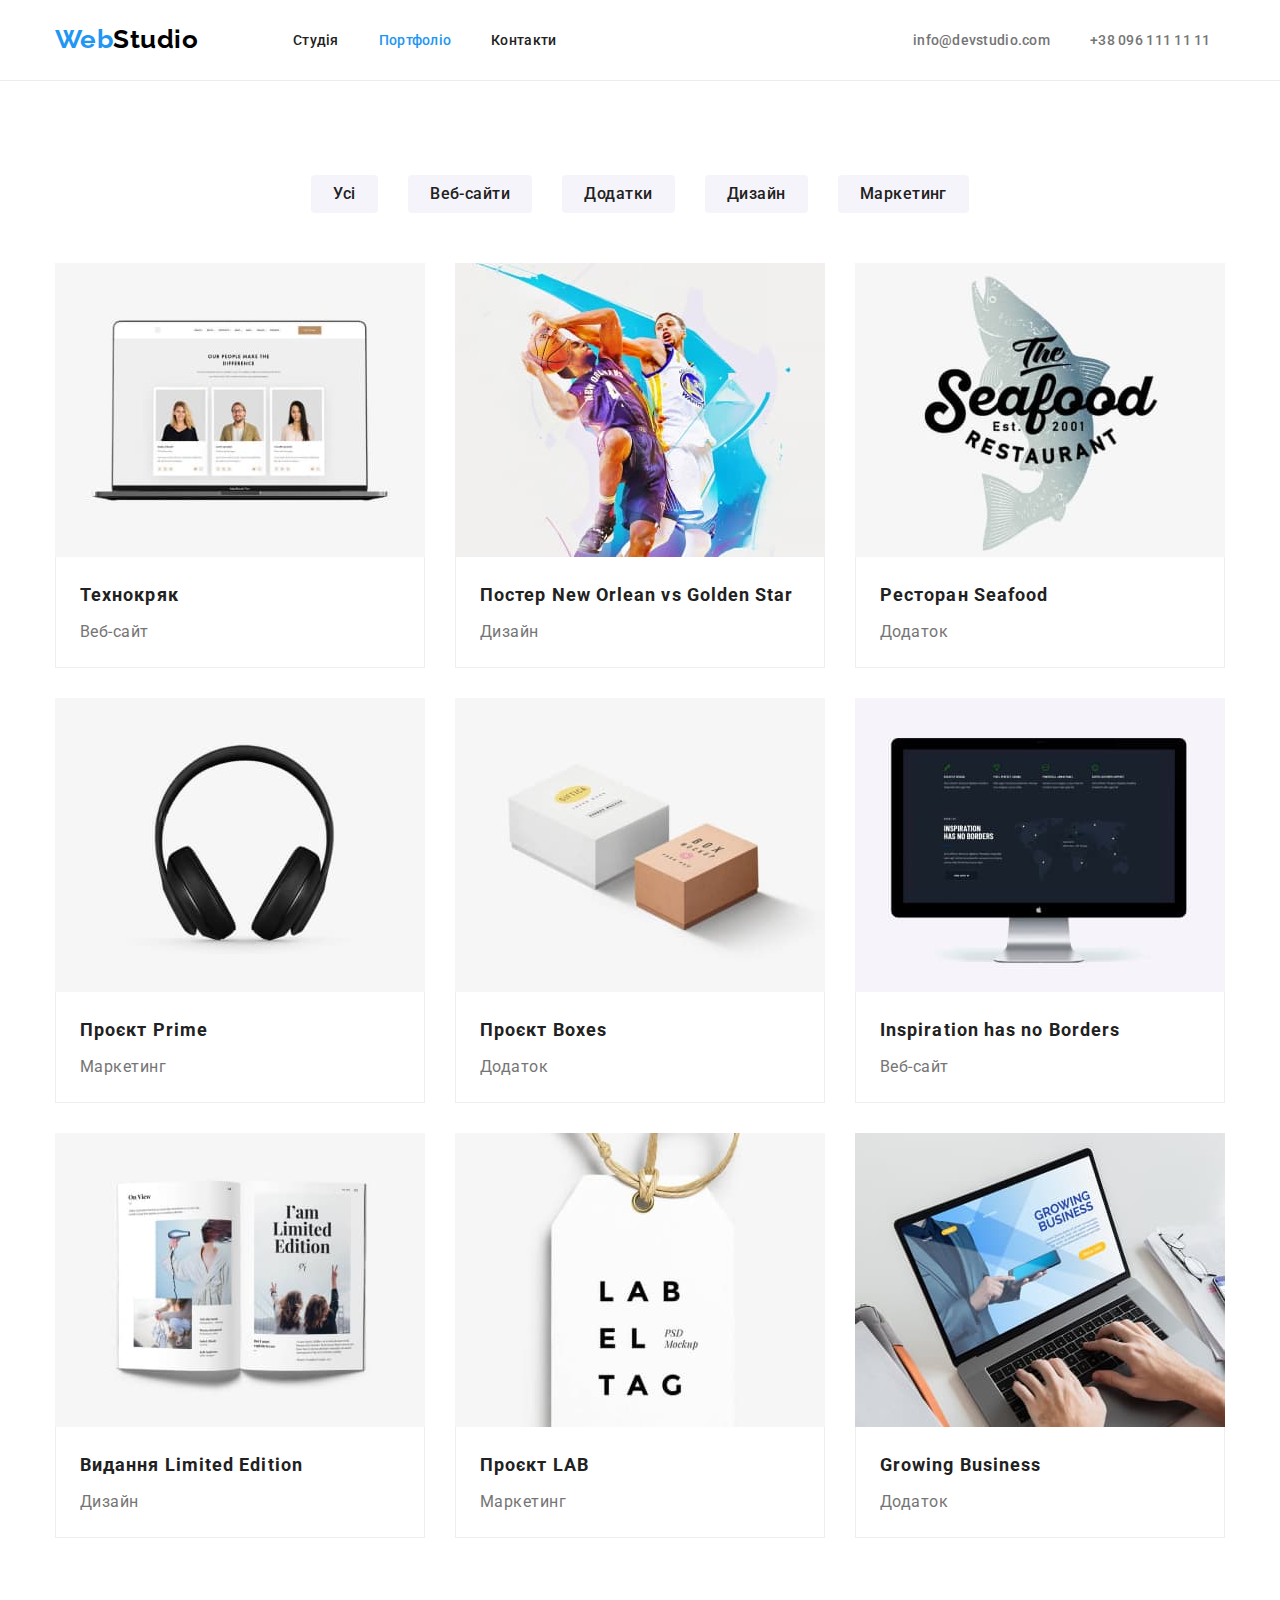
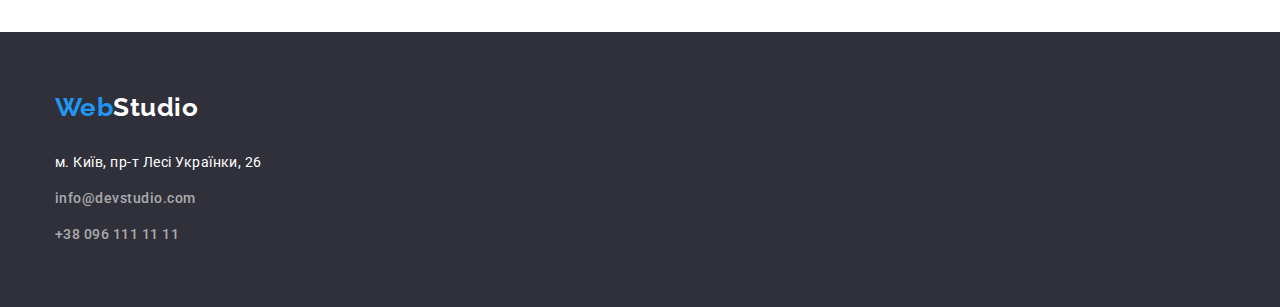
==== commit 2db0d00d: "Updated classes" ====
--- a/portfolio.html
+++ b/portfolio.html
@@ -39,7 +39,7 @@
                     </li>
                 </ul>
             </nav>
-            <ul class="list header-nav">
+            <ul class="list contact-header">
                 <li class="contact-item"><a href="mailto:info@devstudio.com" class="contact link">info@devstudio.com</a>
                 </li>
                 <li class="contact-item"><a href="tel:+380961111111" class="contact link">+38 096 111 11 11</a></li>
--- a/css/styles.css
+++ b/css/styles.css
@@ -52,9 +52,12 @@
 }
 
 .list {
+  display: flex;
+  margin: 0;
+  margin-left: auto;
+  padding-left: 0;
+  align-items: center;
   list-style: none;
-  padding-left: 0;
-  margin: 0;
 }
 
 .link {
@@ -85,6 +88,7 @@
 .button {
   display: inline-block;
   border-radius: 4px;
+  border: transparent;
   padding: 10px 24px;
   min-width: 67px;
   background-color: var(--accent-color);
@@ -102,6 +106,8 @@
 
 .header-nav {
   display: flex;
+  padding-top: 24px;
+  padding-bottom: 25px;
   align-items: center;
 }
 
@@ -126,8 +132,9 @@
 .site-nav .item:first-child {
   margin-left: 93px;
 }
-.site-nav.item {
-  display: block;
+.site-nav .item {
+  display: block;
+  min-width: 45px;
 }
 
 .site-nav .list {
@@ -160,10 +167,6 @@
   margin-left: 40px;
 }
 
-.header-nav.list {
-  margin-left: auto;
-}
-
 .contact {
   color: var(--primary-text-color);
   font-weight: 500;
@@ -177,12 +180,17 @@
   color: var(--accent-color);
 }
 
-.contact.item {
+.contact-item {
   display: block;
   min-width: 135px;
 }
 
 /* Hero */
+
+.section.hero {
+  padding-top: 200px;
+  padding-bottom: 200px;
+}
 
 .hero {
   background-color: var(--secondary-bcg-color);
@@ -208,7 +216,6 @@
   font-weight: 700;
   font-size: 16px;
   line-height: 1.88;
-  /* align-items: center; */
   letter-spacing: 0.06em;
 }
 
@@ -316,6 +323,10 @@
   padding-bottom: 60px;
 }
 
+.footer-bcg .list {
+  display: block;
+}
+
 .logo-item {
   color: var(--secondary-text-color);
 }
@@ -356,7 +367,6 @@
 
 .secondary {
   padding: 6px 22px;
-  border: transparent;
   background-color: var(--filters-button-bcg-color);
   color: var(--title-text-color);
   font-weight: 500;
@@ -382,14 +392,19 @@
   display: flex;
   flex-wrap: wrap;
   column-gap: 30px;
+  row-gap: 30px;
 }
 
 .projects-list .projects {
   flex-basis: calc((100% - 90px) / 9);
 }
 
-.projects > .description {
-  margin: 20px 24px;
+.projects .description {
+  display: block;
+  padding: 20px 24px;
+  border-bottom: 1px solid #eeeeee;
+  border-left: 1px solid #eeeeee;
+  border-right: 1px solid #eeeeee;
 }
 
 .projects .title {
@@ -402,7 +417,7 @@
 }
 
 .projects-item {
-  margin-bottom: 0;
+  margin: 0;
   font-size: 16px;
   line-height: 1.88;
 }
